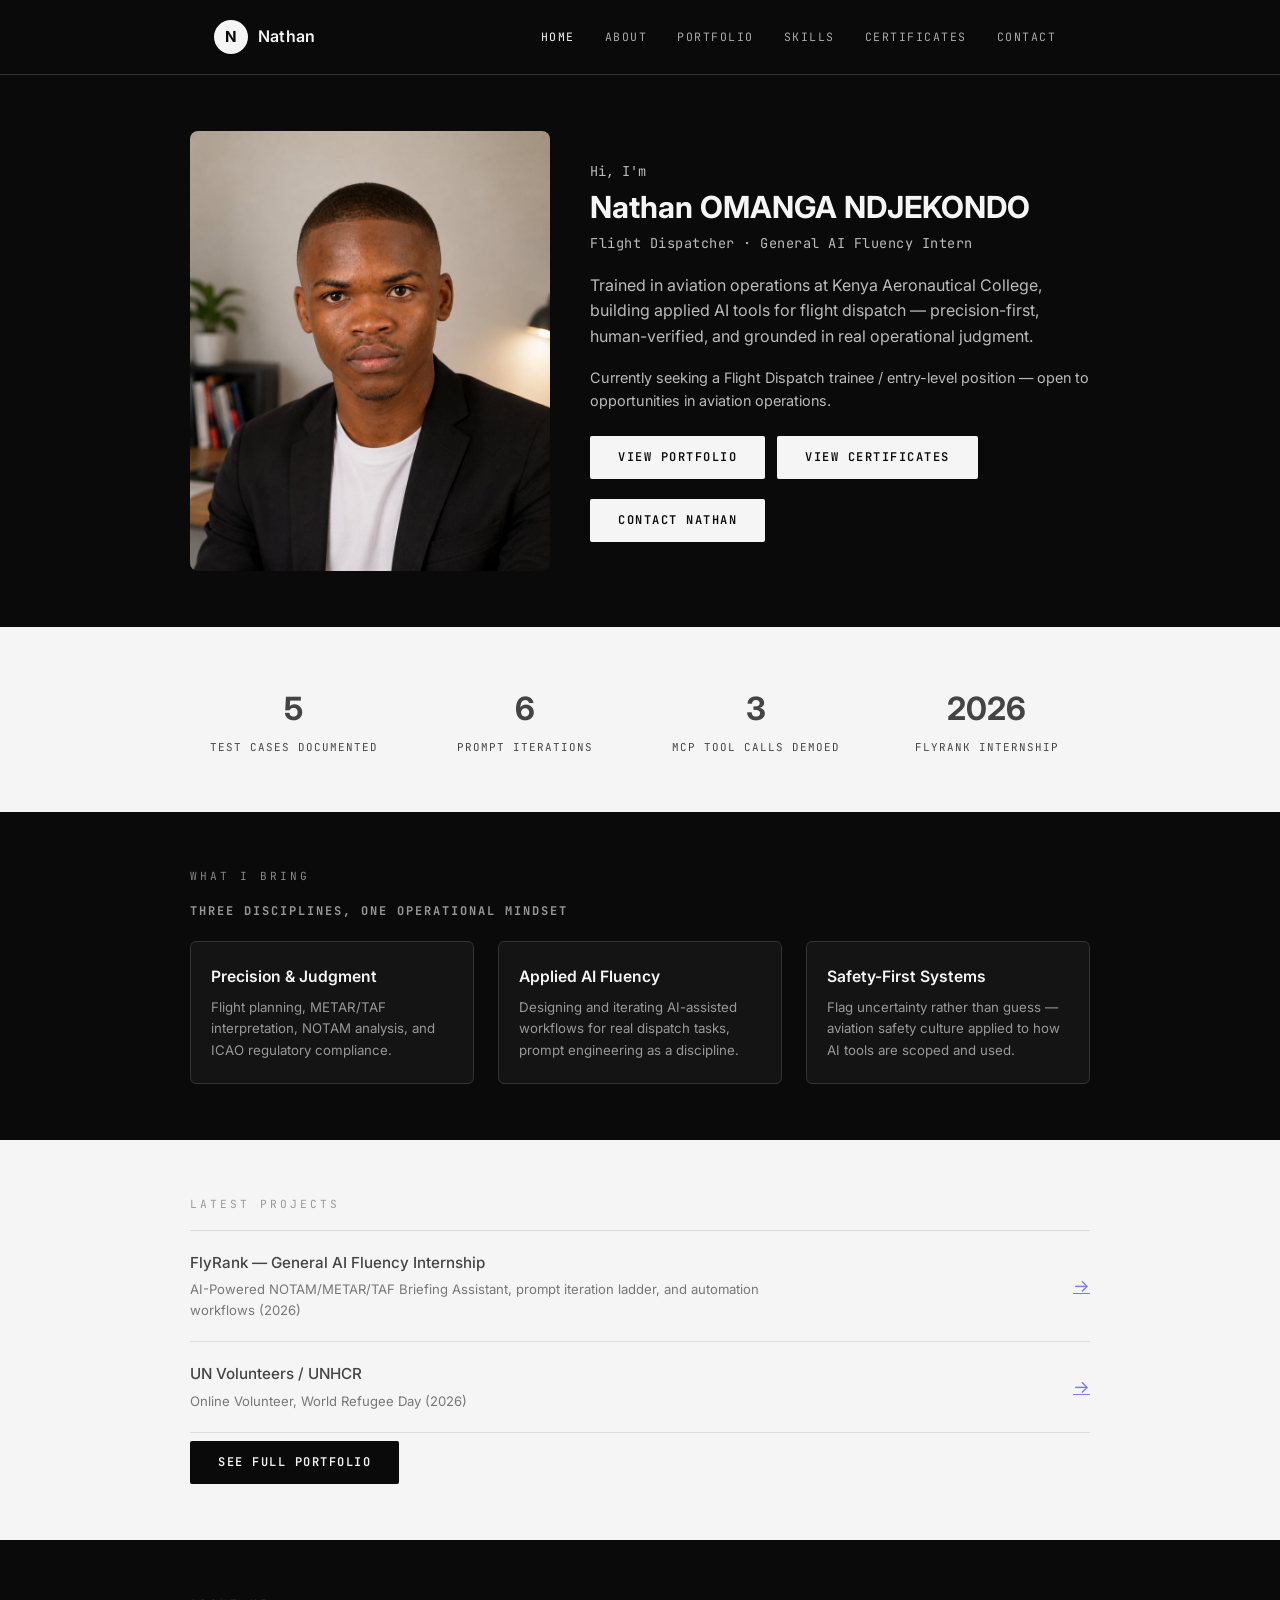
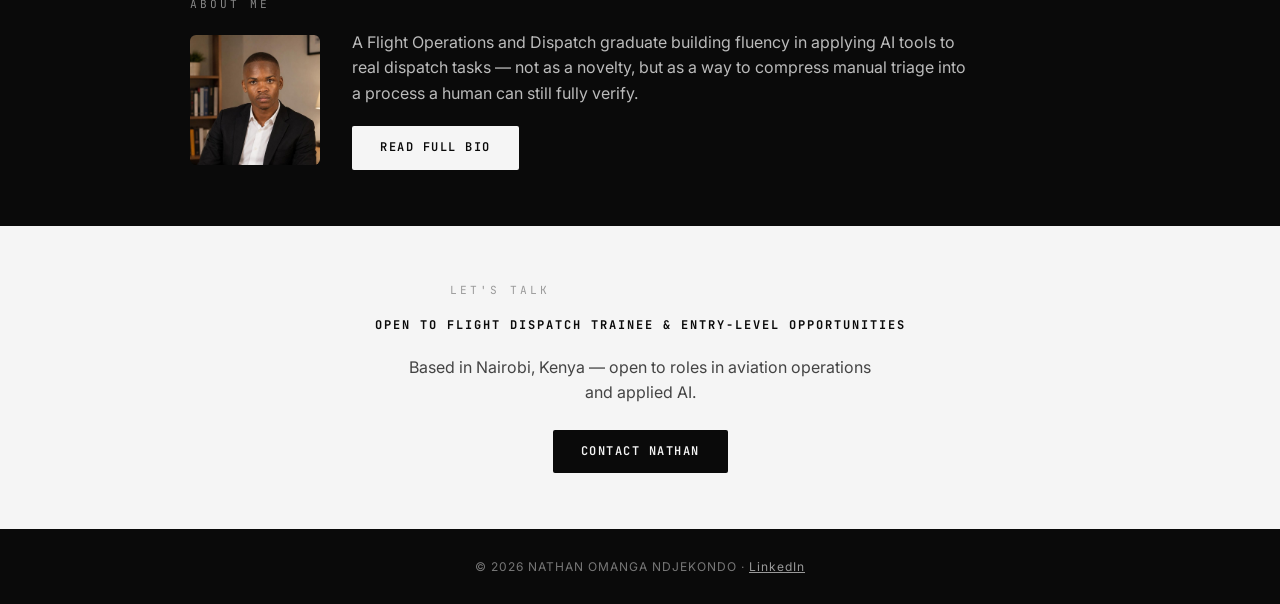
==== index.html @ c2b3c8d9 "Add files via upload" ====
<!DOCTYPE html>
<html lang="en">
<head>
<meta charset="UTF-8">
<meta name="viewport" content="width=device-width, initial-scale=1.0">
<title>Nathan Omanga Ndjekondo — Flight Dispatch × AI Fluency</title>
<meta name="description" content="Nathan Omanga Ndjekondo — Flight Dispatch graduate and General AI Fluency intern at FlyRank, building applied AI tools for aviation operations including a NOTAM/METAR/TAF briefing assistant.">
<meta property="og:title" content="Nathan Omanga Ndjekondo — Flight Dispatch × AI Fluency">
<meta property="og:description" content="Flight Dispatch graduate and General AI Fluency intern at FlyRank, building applied AI tools for aviation operations.">
<meta property="og:type" content="website">
<meta name="twitter:card" content="summary">
<meta name="twitter:title" content="Nathan Omanga Ndjekondo — Flight Dispatch × AI Fluency">
<meta name="twitter:description" content="Flight Dispatch graduate and General AI Fluency intern at FlyRank, building applied AI tools for aviation operations.">
<link rel="preconnect" href="https://fonts.googleapis.com">
<link rel="preconnect" href="https://fonts.gstatic.com" crossorigin>
<link rel="stylesheet" href="https://fonts.googleapis.com/css2?family=JetBrains+Mono:wght@400;500;600;700&family=Inter:wght@400;500;600&display=swap">
<link rel="stylesheet" href="style.css">
<link rel="icon" href="favicon.ico" sizes="any">
<link rel="icon" type="image/png" href="favicon-32.png" sizes="32x32">
<link rel="icon" type="image/png" href="favicon-16.png" sizes="16x16">
<link rel="apple-touch-icon" href="apple-touch-icon.png">
<style>
  /* Hero */
  .badge-pill {
    display: inline-flex;
    align-items: center;
    gap: 8px;
    font-family: 'JetBrains Mono', monospace;
    font-size: 0.7rem;
    letter-spacing: 1px;
    text-transform: uppercase;
    color: #ccc;
    border: 1px solid var(--line-on-dark);
    border-radius: 20px;
    padding: 6px 14px;
    margin-bottom: 22px;
  }
  .badge-dot {
    width: 6px;
    height: 6px;
    border-radius: 50%;
    background: #4caf50;
    display: inline-block;
  }
  .hero-flex {
    display: flex;
    align-items: center;
    gap: 40px;
    flex-wrap: wrap;
  }
  .hero-flex img {
    width: 360px;
    height: 440px;
    object-fit: cover;
    object-position: top center;
    border-radius: 8px;
    display: block;
    flex-shrink: 0;
  }
  .hero-flex-text { flex: 1; min-width: 280px; }
  .hero-greeting {
    font-family: 'JetBrains Mono', monospace;
    font-size: 0.85rem;
    color: #999;
    margin: 0 0 6px;
  }
  .hero-name {
    font-family: 'Inter', sans-serif;
    font-weight: 700;
    font-size: 1.9rem;
    line-height: 1.2;
    margin: 0 0 8px;
    color: var(--paper);
  }
  .hero-role {
    font-family: 'JetBrains Mono', monospace;
    font-size: 0.85rem;
    letter-spacing: 0.5px;
    color: #999;
    margin: 0 0 18px;
  }
  .chip-row { display: flex; flex-wrap: wrap; gap: 10px; margin: 18px 0; }
  .chip {
    font-family: 'JetBrains Mono', monospace;
    font-size: 0.68rem;
    letter-spacing: 0.5px;
    color: #bbb;
    border: 1px solid var(--line-on-dark);
    border-radius: 4px;
    padding: 6px 10px;
  }
  .cta-row { display: flex; flex-wrap: wrap; gap: 12px; margin-top: 8px; }

  /* Stats */
  .stat-grid {
    display: grid;
    grid-template-columns: repeat(auto-fit, minmax(140px, 1fr));
    gap: 24px;
    text-align: center;
  }
  .stat-num {
    font-family: 'Inter', sans-serif;
    font-weight: 700;
    font-size: 2rem;
    margin: 0 0 4px;
    color: var(--ink);
  }
  .stat-label {
    font-family: 'JetBrains Mono', monospace;
    font-size: 0.68rem;
    letter-spacing: 1px;
    text-transform: uppercase;
    color: #888;
    margin: 0;
  }

  /* Pillars */
  .pillar-grid {
    display: grid;
    grid-template-columns: repeat(auto-fit, minmax(220px, 1fr));
    gap: 24px;
    margin-top: 8px;
  }
  .pillar-card {
    border: 1px solid;
    border-radius: 6px;
    padding: 22px 20px;
  }
  .section-dark .pillar-card { border-color: var(--line-on-dark); background: #141414; }
  .pillar-title {
    font-family: 'Inter', sans-serif;
    font-weight: 600;
    font-size: 0.98rem;
    margin: 0 0 8px;
  }
  .pillar-desc { font-size: 0.83rem; margin: 0; }
  .section-dark .pillar-desc { color: #999; }

  /* About teaser */
  .about-teaser {
    display: flex;
    align-items: center;
    gap: 32px;
    flex-wrap: wrap;
  }
  .about-teaser img {
    width: 130px;
    height: 130px;
    object-fit: cover;
    object-position: top center;
    border-radius: 6px;
    flex-shrink: 0;
  }
  .about-teaser-text { flex: 1; min-width: 240px; }

  @media (max-width: 640px) {
    .hero-flex { flex-direction: column; text-align: center; }
    .hero-flex img { width: 260px; height: 320px; margin: 0 auto; }
    .cta-row, .chip-row { justify-content: center; }
    .about-teaser { flex-direction: column; text-align: center; }
  }
</style>
</head>
<body>
<header>
  <div class="nav-wrap">
    <a class="logo-wrap" href="index.html"><span class="logo-avatar">N</span><span class="logo-name">Nathan</span></a>
    <button class="nav-toggle" id="navToggle" aria-label="Toggle menu" aria-expanded="false">
      <span></span><span></span><span></span>
    </button>
    <nav id="siteNav">
      <a href="index.html" class="active">Home</a>
      <a href="about.html">About</a>
      <a href="portfolio.html">Portfolio</a>
      <a href="skills.html">Skills</a>
      <a href="certificates.html">Certificates</a>
      <a href="contact.html">Contact</a>
    </nav>
  </div>
</header>
<main>

  <!-- HERO -->
  <section class="section-dark">
    <div class="inner">
      <div class="hero-flex">
        <img src="nathan-headshot.jpg" alt="Nathan Omanga Ndjekondo">
        <div class="hero-flex-text">
          <p class="hero-greeting">Hi, I'm</p>
          <h1 class="hero-name">Nathan OMANGA NDJEKONDO</h1>
          <p class="hero-role">Flight Dispatcher &middot; General AI Fluency Intern</p>
          <p>Trained in aviation operations at Kenya Aeronautical College, building applied AI tools for flight dispatch — precision-first, human-verified, and grounded in real operational judgment.</p>
          <p style="font-size:0.9rem;">Currently seeking a Flight Dispatch trainee / entry-level position — open to opportunities in aviation operations.</p>
          <div class="cta-row">
            <a class="cta" href="portfolio.html">View Portfolio</a>
            <a class="cta" href="certificates.html">View Certificates</a>
            <a class="cta" href="contact.html">Contact Nathan</a>
          </div>
        </div>
      </div>
    </div>
  </section>

  <!-- STATS -->
  <section class="section-light">
    <div class="inner">
      <div class="stat-grid">
        <div>
          <p class="stat-num">5</p>
          <p class="stat-label">Test Cases Documented</p>
        </div>
        <div>
          <p class="stat-num">6</p>
          <p class="stat-label">Prompt Iterations</p>
        </div>
        <div>
          <p class="stat-num">3</p>
          <p class="stat-label">MCP Tool Calls Demoed</p>
        </div>
        <div>
          <p class="stat-num">2026</p>
          <p class="stat-label">FlyRank Internship</p>
        </div>
      </div>
    </div>
  </section>

  <!-- WHAT I BRING -->
  <section class="section-dark">
    <div class="inner">
      <p class="eyebrow">What I Bring</p>
      <h2 style="margin-top:0;">Three disciplines, one operational mindset</h2>
      <div class="pillar-grid">
        <div class="pillar-card">
          <h3 class="pillar-title">Precision &amp; Judgment</h3>
          <p class="pillar-desc">Flight planning, METAR/TAF interpretation, NOTAM analysis, and ICAO regulatory compliance.</p>
        </div>
        <div class="pillar-card">
          <h3 class="pillar-title">Applied AI Fluency</h3>
          <p class="pillar-desc">Designing and iterating AI-assisted workflows for real dispatch tasks, prompt engineering as a discipline.</p>
        </div>
        <div class="pillar-card">
          <h3 class="pillar-title">Safety-First Systems</h3>
          <p class="pillar-desc">Flag uncertainty rather than guess — aviation safety culture applied to how AI tools are scoped and used.</p>
        </div>
      </div>
    </div>
  </section>

  <!-- LATEST PROJECTS -->
  <section class="section-light">
    <div class="inner">
      <p class="eyebrow">Latest Projects</p>
      <div class="row">
        <div>
          <p class="row-title">FlyRank — General AI Fluency Internship</p>
          <p class="row-sub">AI-Powered NOTAM/METAR/TAF Briefing Assistant, prompt iteration ladder, and automation workflows (2026)</p>
        </div>
        <a href="portfolio.html" class="row-arrow">&#8594;</a>
      </div>
      <div class="row">
        <div>
          <p class="row-title">UN Volunteers / UNHCR</p>
          <p class="row-sub">Online Volunteer, World Refugee Day (2026)</p>
        </div>
        <a href="portfolio.html" class="row-arrow">&#8594;</a>
      </div>
      <a class="cta" href="portfolio.html">See Full Portfolio</a>
    </div>
  </section>

  <!-- ABOUT TEASER -->
  <section class="section-dark">
    <div class="inner">
      <p class="eyebrow">About Me</p>
      <div class="about-teaser">
        <img src="nathan-about-photo.jpg" alt="Nathan Omanga Ndjekondo">
        <div class="about-teaser-text">
          <p style="margin-bottom:12px;">A Flight Operations and Dispatch graduate building fluency in applying AI tools to real dispatch tasks — not as a novelty, but as a way to compress manual triage into a process a human can still fully verify.</p>
          <a class="cta" href="about.html">Read Full Bio</a>
        </div>
      </div>
    </div>
  </section>

  <!-- FINAL CTA -->
  <section class="section-light">
    <div class="inner" style="text-align:center;">
      <p class="eyebrow" style="justify-content:center;">Let's Talk</p>
      <h2 style="margin-top:0; color:var(--ink); opacity:1;">Open to Flight Dispatch trainee &amp; entry-level opportunities</h2>
      <p style="margin:0 auto 16px; max-width:480px;">Based in Nairobi, Kenya — open to roles in aviation operations and applied AI.</p>
      <a class="cta" href="contact.html">Contact Nathan</a>
    </div>
  </section>

</main>
<footer>&copy; 2026 NATHAN OMANGA NDJEKONDO &middot; <a href="https://www.linkedin.com/in/nathan-omanga/" target="_blank" rel="noopener">LinkedIn</a></footer>
<script src="nav.js" defer></script>
</body>
</html>
---- style.css ----
@import url('https://fonts.googleapis.com/css2?family=JetBrains+Mono:wght@400;500;600;700&family=Inter:wght@400;500;600&display=swap');

:root {
  --ink: #0a0a0a;
  --paper: #f5f5f5;
  --muted-on-dark: #999;
  --muted-on-light: #666;
  --line-on-dark: #333;
  --line-on-light: #ddd;
  --action: #2e7d32;
}

* { box-sizing: border-box; }

body {
  margin: 0;
  background: var(--paper);
  color: var(--ink);
  font-family: 'Inter', sans-serif;
  line-height: 1.6;
}

header {
  background: var(--ink);
  color: var(--paper);
  position: sticky;
  top: 0;
  z-index: 10;
  border-bottom: 1px solid var(--line-on-dark);
}

.nav-wrap {
  max-width: 900px;
  margin: 0 auto;
  padding: 20px 24px;
  display: flex;
  justify-content: space-between;
  align-items: center;
  flex-wrap: wrap;
  gap: 14px;
}

.logo {
  font-family: 'JetBrains Mono', monospace;
  font-weight: 600;
  letter-spacing: 1px;
  color: var(--paper);
  font-size: 1rem;
  text-decoration: none;
}

.logo-wrap {
  display: flex;
  align-items: center;
  gap: 10px;
  text-decoration: none;
}

.logo-avatar {
  width: 34px;
  height: 34px;
  border-radius: 50%;
  background: var(--paper);
  color: var(--ink);
  display: flex;
  align-items: center;
  justify-content: center;
  font-family: 'Inter', sans-serif;
  font-weight: 700;
  font-size: 0.95rem;
  flex-shrink: 0;
}

.logo-name {
  font-family: 'Inter', sans-serif;
  font-weight: 600;
  color: var(--paper);
  font-size: 1rem;
  letter-spacing: 0.2px;
}

nav a {
  font-family: 'JetBrains Mono', monospace;
  color: #aaa;
  text-decoration: none;
  margin-left: 6px;
  padding: 8px 10px;
  font-size: 0.72rem;
  letter-spacing: 1.5px;
  text-transform: uppercase;
  display: inline-block;
}

nav a:hover, nav a.active {
  color: var(--paper);
}

/* Mobile hamburger menu — hidden on desktop by default */
.nav-toggle {
  display: none;
  flex-direction: column;
  justify-content: center;
  gap: 5px;
  width: 30px;
  height: 22px;
  background: none;
  border: none;
  cursor: pointer;
  padding: 0;
  flex-shrink: 0;
}
.nav-toggle span {
  display: block;
  width: 100%;
  height: 2px;
  background: var(--paper);
  border-radius: 2px;
  transition: transform 0.25s ease, opacity 0.2s ease;
}
.nav-toggle.open span:nth-child(1) { transform: translateY(7px) rotate(45deg); }
.nav-toggle.open span:nth-child(2) { opacity: 0; }
.nav-toggle.open span:nth-child(3) { transform: translateY(-7px) rotate(-45deg); }

@media (max-width: 720px) {
  .nav-wrap { position: relative; }
  .nav-toggle { display: flex; }
  nav {
    display: none;
    flex-direction: column;
    width: 100%;
    background: var(--ink);
    position: absolute;
    top: 100%;
    left: 0;
    padding: 6px 24px 18px;
    border-top: 1px solid var(--line-on-dark);
    box-shadow: 0 12px 20px rgba(0,0,0,0.35);
  }
  nav.open { display: flex; }
  nav a {
    margin-left: 0;
    padding: 14px 0;
    border-bottom: 1px solid var(--line-on-dark);
    width: 100%;
  }
  nav a:last-child { border-bottom: none; }
}

main { width: 100%; }

.inner {
  max-width: 900px;
  margin: 0 auto;
}

.section-dark, .section-light {
  width: 100%;
  padding: 56px 24px;
}
.section-dark { background: var(--ink); color: var(--paper); }
.section-light { background: var(--paper); color: var(--ink); }

.eyebrow {
  font-family: 'JetBrains Mono', monospace;
  font-size: 0.7rem;
  letter-spacing: 3px;
  text-transform: uppercase;
  margin: 0 0 16px;
}
.section-dark .eyebrow { color: #888; }
.section-light .eyebrow { color: #999; }

h1 {
  font-family: 'Inter', sans-serif;
  font-weight: 500;
  font-size: 2.1rem;
  line-height: 1.25;
  margin: 0 0 16px;
  max-width: 560px;
}

h2 {
  font-family: 'JetBrains Mono', monospace;
  font-size: 0.75rem;
  letter-spacing: 2px;
  text-transform: uppercase;
  margin: 40px 0 20px;
  color: inherit;
  opacity: 0.6;
}

h3 {
  font-family: 'Inter', sans-serif;
  font-weight: 500;
  font-size: 1.05rem;
  margin: 0 0 6px;
}

p { margin: 0 0 16px; max-width: 620px; }

.section-dark p { color: #bbb; }
.section-light p { color: #444; }

.cta {
  display: inline-block;
  text-decoration: none;
  padding: 12px 28px;
  font-family: 'JetBrains Mono', monospace;
  font-size: 0.75rem;
  font-weight: 600;
  letter-spacing: 1.5px;
  text-transform: uppercase;
  border-radius: 2px;
  margin-top: 8px;
}
.section-dark .cta { background: var(--paper); color: var(--ink); }
.section-light .cta { background: var(--ink); color: var(--paper); }
.cta:hover { opacity: 0.85; }

.row {
  padding: 20px 0;
  display: flex;
  justify-content: space-between;
  align-items: center;
  border-top: 1px solid;
  gap: 16px;
}
.section-dark .row { border-color: var(--line-on-dark); }
.section-light .row { border-color: var(--line-on-light); }
.row:last-of-type { border-bottom: 1px solid; }
.section-dark .row:last-of-type { border-color: var(--line-on-dark); }
.section-light .row:last-of-type { border-color: var(--line-on-light); }

.row-title { font-weight: 500; font-size: 0.95rem; margin: 0 0 4px; }
.row-sub { font-size: 0.82rem; margin: 0; }
.section-dark .row-sub { color: #999; }
.section-light .row-sub { color: #777; }
.row-arrow { font-size: 1.1rem; opacity: 0.5; flex-shrink: 0; }

ul { padding-left: 20px; margin: 0 0 16px; }
li { margin-bottom: 8px; }

.proof-box {
  border: 1px solid;
  border-radius: 4px;
  padding: 18px 20px;
  margin: 20px 0;
  font-size: 0.88rem;
}
.section-dark .proof-box { border-color: var(--line-on-dark); color: #ccc; }
.section-light .proof-box { border-color: var(--line-on-light); color: #333; }

footer {
  text-align: center;
  padding: 28px 24px;
  font-size: 0.75rem;
  letter-spacing: 1px;
  background: var(--ink);
  color: #777;
}
footer a {
  color: #999;
  text-decoration: underline;
}
footer a:hover {
  color: var(--paper);
}

/* Contact form */
.form-group { margin-bottom: 18px; }
label {
  display: block;
  font-family: 'JetBrains Mono', monospace;
  font-size: 0.7rem;
  letter-spacing: 1.5px;
  text-transform: uppercase;
  margin-bottom: 6px;
}
.section-light label { color: #666; }
input, textarea {
  width: 100%;
  padding: 12px;
  border: 1px solid var(--line-on-light);
  border-radius: 2px;
  font-family: 'Inter', sans-serif;
  font-size: 1rem;
  background: #fff;
  color: var(--ink);
}
button[type="submit"] {
  background: var(--ink);
  color: var(--paper);
  border: none;
  padding: 12px 28px;
  border-radius: 2px;
  font-family: 'JetBrains Mono', monospace;
  font-size: 0.75rem;
  font-weight: 600;
  letter-spacing: 1.5px;
  text-transform: uppercase;
  cursor: pointer;
}
#form-status {
  margin-top: 14px;
  font-size: 0.88rem;
  color: #444;
}

.screenshot-placeholder {
  border: 1px dashed;
  border-radius: 4px;
  margin: 24px 0;
  padding: 40px 20px;
  text-align: center;
  font-family: 'Inter', sans-serif;
  font-size: 0.85rem;
}
.section-light .screenshot-placeholder { border-color: #ccc; color: #888; background: #ececec; }
.screenshot-caption {
  font-size: 0.8rem;
  text-align: center;
  margin-top: -12px;
  margin-bottom: 24px;
}
.section-light .screenshot-caption { color: #999; }

@media (max-width: 480px) {
  h1 { font-size: 1.6rem; }
  nav a { margin-left: 0; padding: 8px 6px; font-size: 0.65rem; }
  .section-dark, .section-light { padding: 40px 20px; }
}
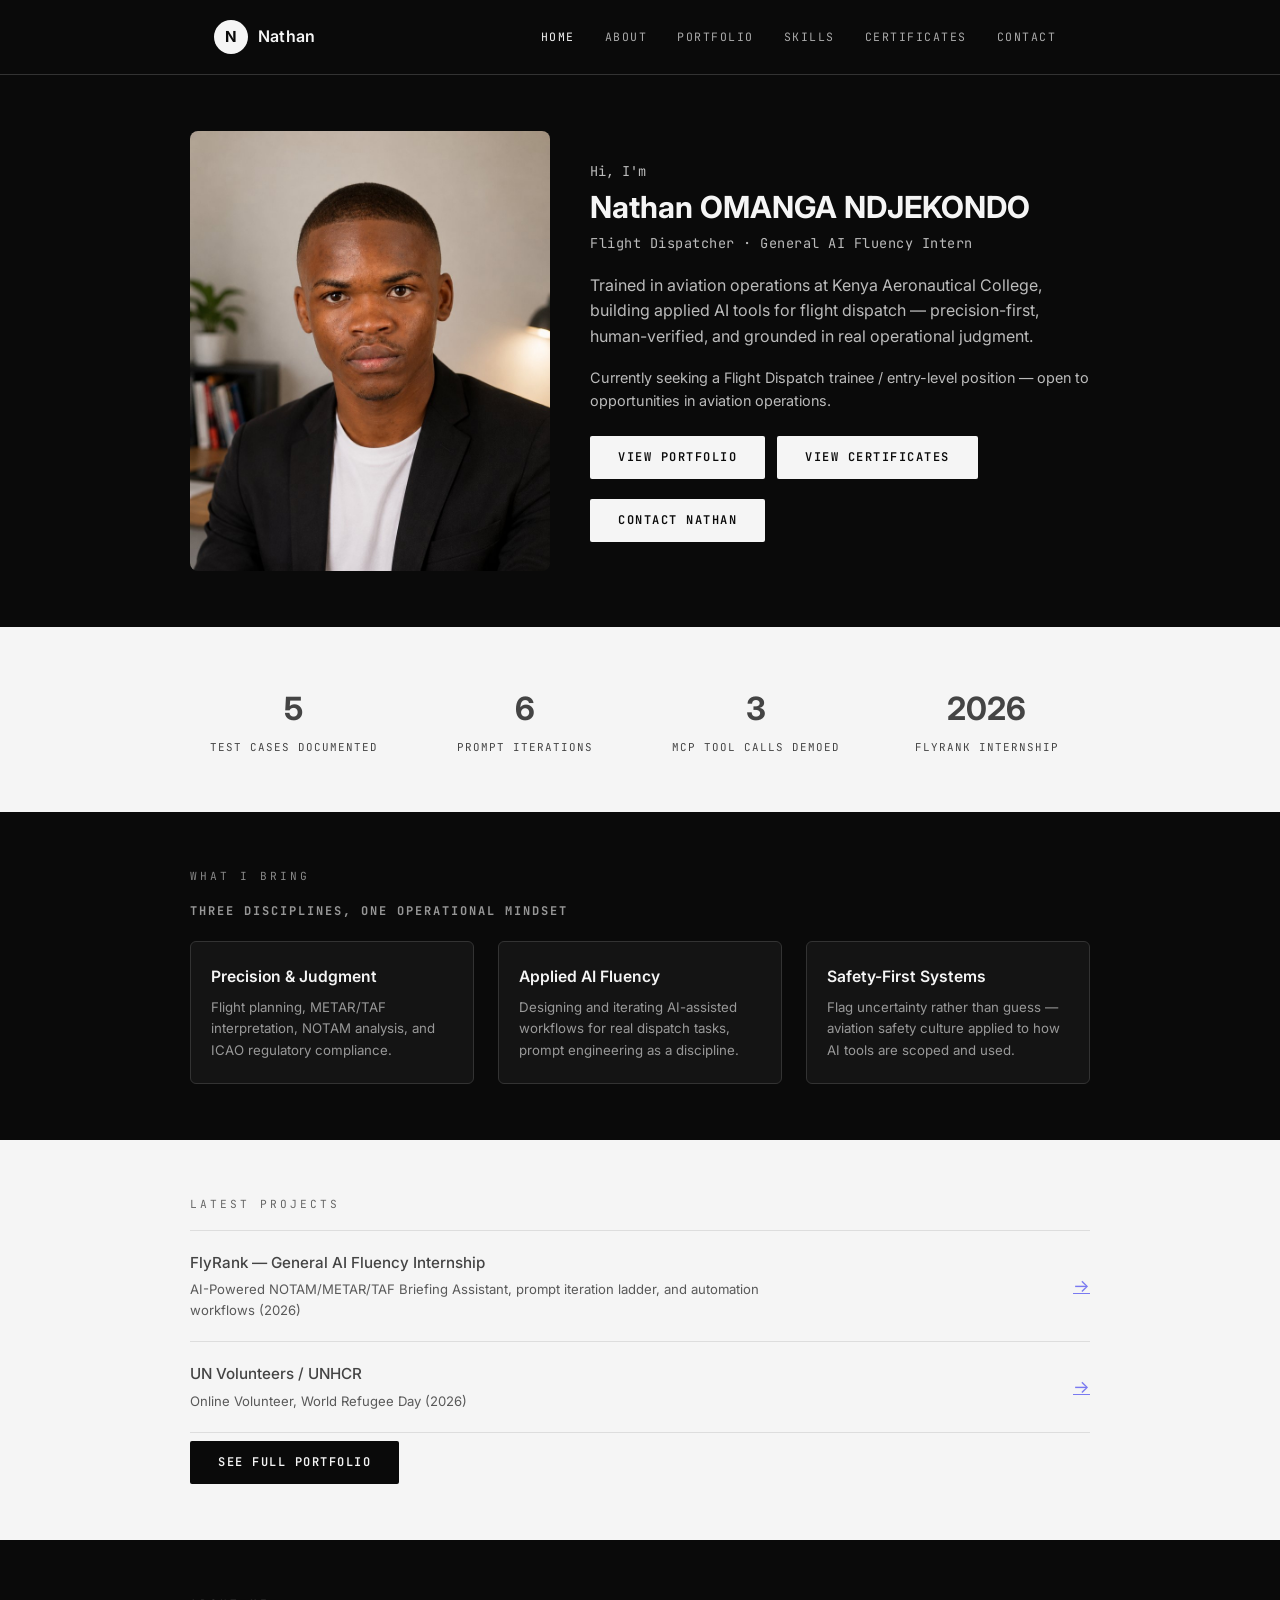
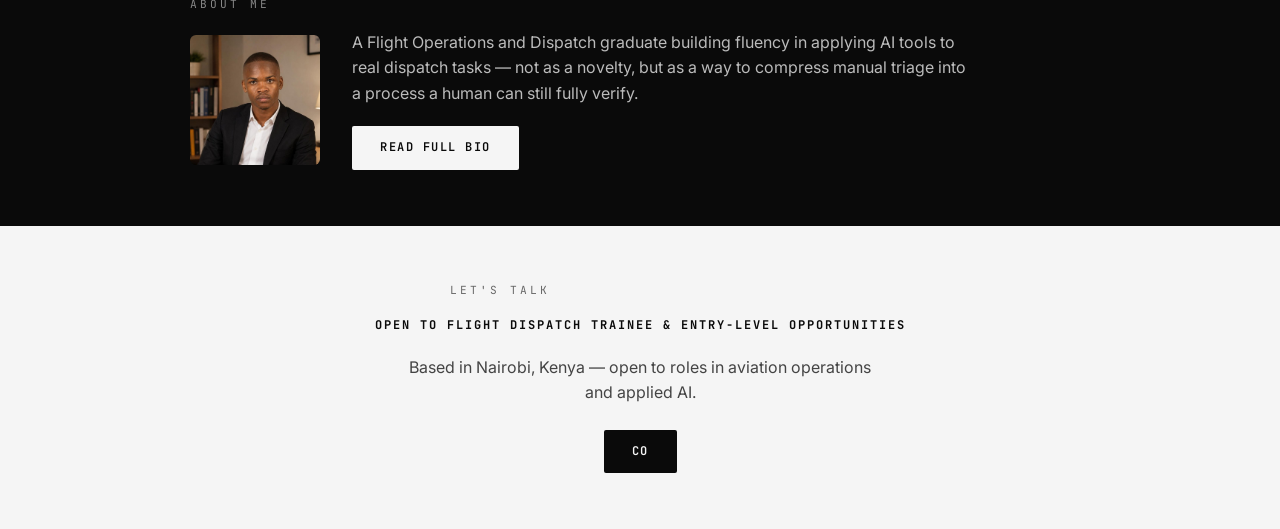
==== commit ecc856d0: "Add files via upload" ====
--- a/index.html
+++ b/index.html
@@ -3,163 +3,28 @@
 <head>
 <meta charset="UTF-8">
 <meta name="viewport" content="width=device-width, initial-scale=1.0">
+<meta name="theme-color" content="#0a0a0a">
+<meta name="apple-mobile-web-app-status-bar-style" content="black-translucent">
 <title>Nathan Omanga Ndjekondo — Flight Dispatch × AI Fluency</title>
 <meta name="description" content="Nathan Omanga Ndjekondo — Flight Dispatch graduate and General AI Fluency intern at FlyRank, building applied AI tools for aviation operations including a NOTAM/METAR/TAF briefing assistant.">
 <meta property="og:title" content="Nathan Omanga Ndjekondo — Flight Dispatch × AI Fluency">
 <meta property="og:description" content="Flight Dispatch graduate and General AI Fluency intern at FlyRank, building applied AI tools for aviation operations.">
 <meta property="og:type" content="website">
-<meta name="twitter:card" content="summary">
+<meta property="og:image" content="https://nathanomanga.co.ke/og-image.jpg">
+<meta name="twitter:card" content="summary_large_image">
 <meta name="twitter:title" content="Nathan Omanga Ndjekondo — Flight Dispatch × AI Fluency">
 <meta name="twitter:description" content="Flight Dispatch graduate and General AI Fluency intern at FlyRank, building applied AI tools for aviation operations.">
+<meta name="twitter:image" content="https://nathanomanga.co.ke/og-image.jpg">
 <link rel="preconnect" href="https://fonts.googleapis.com">
 <link rel="preconnect" href="https://fonts.gstatic.com" crossorigin>
-<link rel="stylesheet" href="https://fonts.googleapis.com/css2?family=JetBrains+Mono:wght@400;500;600;700&family=Inter:wght@400;500;600&display=swap">
+<link rel="preload" as="style" href="https://fonts.googleapis.com/css2?family=JetBrains+Mono:wght@400;600&family=Inter:wght@400;500;600;700&display=swap" onload="this.onload=null;this.rel='stylesheet'">
+<noscript><link rel="stylesheet" href="https://fonts.googleapis.com/css2?family=JetBrains+Mono:wght@400;600&family=Inter:wght@400;500;600;700&display=swap"></noscript>
 <link rel="stylesheet" href="style.css">
+<link rel="stylesheet" href="home.css">
 <link rel="icon" href="favicon.ico" sizes="any">
 <link rel="icon" type="image/png" href="favicon-32.png" sizes="32x32">
 <link rel="icon" type="image/png" href="favicon-16.png" sizes="16x16">
 <link rel="apple-touch-icon" href="apple-touch-icon.png">
-<style>
-  /* Hero */
-  .badge-pill {
-    display: inline-flex;
-    align-items: center;
-    gap: 8px;
-    font-family: 'JetBrains Mono', monospace;
-    font-size: 0.7rem;
-    letter-spacing: 1px;
-    text-transform: uppercase;
-    color: #ccc;
-    border: 1px solid var(--line-on-dark);
-    border-radius: 20px;
-    padding: 6px 14px;
-    margin-bottom: 22px;
-  }
-  .badge-dot {
-    width: 6px;
-    height: 6px;
-    border-radius: 50%;
-    background: #4caf50;
-    display: inline-block;
-  }
-  .hero-flex {
-    display: flex;
-    align-items: center;
-    gap: 40px;
-    flex-wrap: wrap;
-  }
-  .hero-flex img {
-    width: 360px;
-    height: 440px;
-    object-fit: cover;
-    object-position: top center;
-    border-radius: 8px;
-    display: block;
-    flex-shrink: 0;
-  }
-  .hero-flex-text { flex: 1; min-width: 280px; }
-  .hero-greeting {
-    font-family: 'JetBrains Mono', monospace;
-    font-size: 0.85rem;
-    color: #999;
-    margin: 0 0 6px;
-  }
-  .hero-name {
-    font-family: 'Inter', sans-serif;
-    font-weight: 700;
-    font-size: 1.9rem;
-    line-height: 1.2;
-    margin: 0 0 8px;
-    color: var(--paper);
-  }
-  .hero-role {
-    font-family: 'JetBrains Mono', monospace;
-    font-size: 0.85rem;
-    letter-spacing: 0.5px;
-    color: #999;
-    margin: 0 0 18px;
-  }
-  .chip-row { display: flex; flex-wrap: wrap; gap: 10px; margin: 18px 0; }
-  .chip {
-    font-family: 'JetBrains Mono', monospace;
-    font-size: 0.68rem;
-    letter-spacing: 0.5px;
-    color: #bbb;
-    border: 1px solid var(--line-on-dark);
-    border-radius: 4px;
-    padding: 6px 10px;
-  }
-  .cta-row { display: flex; flex-wrap: wrap; gap: 12px; margin-top: 8px; }
-
-  /* Stats */
-  .stat-grid {
-    display: grid;
-    grid-template-columns: repeat(auto-fit, minmax(140px, 1fr));
-    gap: 24px;
-    text-align: center;
-  }
-  .stat-num {
-    font-family: 'Inter', sans-serif;
-    font-weight: 700;
-    font-size: 2rem;
-    margin: 0 0 4px;
-    color: var(--ink);
-  }
-  .stat-label {
-    font-family: 'JetBrains Mono', monospace;
-    font-size: 0.68rem;
-    letter-spacing: 1px;
-    text-transform: uppercase;
-    color: #888;
-    margin: 0;
-  }
-
-  /* Pillars */
-  .pillar-grid {
-    display: grid;
-    grid-template-columns: repeat(auto-fit, minmax(220px, 1fr));
-    gap: 24px;
-    margin-top: 8px;
-  }
-  .pillar-card {
-    border: 1px solid;
-    border-radius: 6px;
-    padding: 22px 20px;
-  }
-  .section-dark .pillar-card { border-color: var(--line-on-dark); background: #141414; }
-  .pillar-title {
-    font-family: 'Inter', sans-serif;
-    font-weight: 600;
-    font-size: 0.98rem;
-    margin: 0 0 8px;
-  }
-  .pillar-desc { font-size: 0.83rem; margin: 0; }
-  .section-dark .pillar-desc { color: #999; }
-
-  /* About teaser */
-  .about-teaser {
-    display: flex;
-    align-items: center;
-    gap: 32px;
-    flex-wrap: wrap;
-  }
-  .about-teaser img {
-    width: 130px;
-    height: 130px;
-    object-fit: cover;
-    object-position: top center;
-    border-radius: 6px;
-    flex-shrink: 0;
-  }
-  .about-teaser-text { flex: 1; min-width: 240px; }
-
-  @media (max-width: 640px) {
-    .hero-flex { flex-direction: column; text-align: center; }
-    .hero-flex img { width: 260px; height: 320px; margin: 0 auto; }
-    .cta-row, .chip-row { justify-content: center; }
-    .about-teaser { flex-direction: column; text-align: center; }
-  }
-</style>
 </head>
 <body>
 <header>
@@ -184,13 +49,13 @@
   <section class="section-dark">
     <div class="inner">
       <div class="hero-flex">
-        <img src="nathan-headshot.jpg" alt="Nathan Omanga Ndjekondo">
+        <img src="nathan-headshot.jpg" alt="Nathan Omanga Ndjekondo" width="360" height="440" fetchpriority="high" decoding="async">
         <div class="hero-flex-text">
           <p class="hero-greeting">Hi, I'm</p>
           <h1 class="hero-name">Nathan OMANGA NDJEKONDO</h1>
           <p class="hero-role">Flight Dispatcher &middot; General AI Fluency Intern</p>
           <p>Trained in aviation operations at Kenya Aeronautical College, building applied AI tools for flight dispatch — precision-first, human-verified, and grounded in real operational judgment.</p>
-          <p style="font-size:0.9rem;">Currently seeking a Flight Dispatch trainee / entry-level position — open to opportunities in aviation operations.</p>
+          <p class="hero-seeking">Currently seeking a Flight Dispatch trainee / entry-level position — open to opportunities in aviation operations.</p>
           <div class="cta-row">
             <a class="cta" href="portfolio.html">View Portfolio</a>
             <a class="cta" href="certificates.html">View Certificates</a>
@@ -206,15 +71,15 @@
     <div class="inner">
       <div class="stat-grid">
         <div>
-          <p class="stat-num">5</p>
+          <p class="stat-num" data-count="5">5</p>
           <p class="stat-label">Test Cases Documented</p>
         </div>
         <div>
-          <p class="stat-num">6</p>
+          <p class="stat-num" data-count="6">6</p>
           <p class="stat-label">Prompt Iterations</p>
         </div>
         <div>
-          <p class="stat-num">3</p>
+          <p class="stat-num" data-count="3">3</p>
           <p class="stat-label">MCP Tool Calls Demoed</p>
         </div>
         <div>
@@ -229,7 +94,7 @@
   <section class="section-dark">
     <div class="inner">
       <p class="eyebrow">What I Bring</p>
-      <h2 style="margin-top:0;">Three disciplines, one operational mindset</h2>
+      <h2 class="section-title-first">Three disciplines, one operational mindset</h2>
       <div class="pillar-grid">
         <div class="pillar-card">
           <h3 class="pillar-title">Precision &amp; Judgment</h3>
@@ -274,9 +139,9 @@
     <div class="inner">
       <p class="eyebrow">About Me</p>
       <div class="about-teaser">
-        <img src="nathan-about-photo.jpg" alt="Nathan Omanga Ndjekondo">
+        <img src="nathan-about-photo.jpg" alt="Nathan Omanga Ndjekondo" width="130" height="130" loading="lazy" decoding="async">
         <div class="about-teaser-text">
-          <p style="margin-bottom:12px;">A Flight Operations and Dispatch graduate building fluency in applying AI tools to real dispatch tasks — not as a novelty, but as a way to compress manual triage into a process a human can still fully verify.</p>
+          <p class="about-text-p">A Flight Operations and Dispatch graduate building fluency in applying AI tools to real dispatch tasks — not as a novelty, but as a way to compress manual triage into a process a human can still fully verify.</p>
           <a class="cta" href="about.html">Read Full Bio</a>
         </div>
       </div>
@@ -285,16 +150,8 @@
 
   <!-- FINAL CTA -->
   <section class="section-light">
-    <div class="inner" style="text-align:center;">
-      <p class="eyebrow" style="justify-content:center;">Let's Talk</p>
-      <h2 style="margin-top:0; color:var(--ink); opacity:1;">Open to Flight Dispatch trainee &amp; entry-level opportunities</h2>
-      <p style="margin:0 auto 16px; max-width:480px;">Based in Nairobi, Kenya — open to roles in aviation operations and applied AI.</p>
-      <a class="cta" href="contact.html">Contact Nathan</a>
-    </div>
-  </section>
-
-</main>
-<footer>&copy; 2026 NATHAN OMANGA NDJEKONDO &middot; <a href="https://www.linkedin.com/in/nathan-omanga/" target="_blank" rel="noopener">LinkedIn</a></footer>
-<script src="nav.js" defer></script>
-</body>
-</html>
+    <div class="inner center-block">
+      <p class="eyebrow eyebrow-center">Let's Talk</p>
+      <h2 class="cta-title">Open to Flight Dispatch trainee &amp; entry-level opportunities</h2>
+      <p class="cta-sub">Based in Nairobi, Kenya — open to roles in aviation operations and applied AI.</p>
+      <a class="cta" href="contact.html">Co
--- a/style.css
+++ b/style.css
@@ -1,4 +1,5 @@
-@import url('https://fonts.googleapis.com/css2?family=JetBrains+Mono:wght@400;500;600;700&family=Inter:wght@400;500;600&display=swap');
+/* Fonts (Inter + JetBrains Mono) are loaded from each page's <head>,
+   not with @import here: @import creates a render-blocking chain. */
 
 :root {
   --ink: #0a0a0a;
@@ -168,7 +169,7 @@
   margin: 0 0 16px;
 }
 .section-dark .eyebrow { color: #888; }
-.section-light .eyebrow { color: #999; }
+.section-light .eyebrow { color: #666; }
 
 h1 {
   font-family: 'Inter', sans-serif;
@@ -224,18 +225,29 @@
   align-items: center;
   border-top: 1px solid;
   gap: 16px;
+  transition: background-color 0.2s ease;
 }
 .section-dark .row { border-color: var(--line-on-dark); }
 .section-light .row { border-color: var(--line-on-light); }
 .row:last-of-type { border-bottom: 1px solid; }
 .section-dark .row:last-of-type { border-color: var(--line-on-dark); }
 .section-light .row:last-of-type { border-color: var(--line-on-light); }
+.row:has(a.row-arrow):hover { cursor: pointer; }
+.section-dark .row:has(a.row-arrow):hover { background-color: rgba(255,255,255,0.04); }
+.section-light .row:has(a.row-arrow):hover { background-color: rgba(0,0,0,0.03); }
 
 .row-title { font-weight: 500; font-size: 0.95rem; margin: 0 0 4px; }
 .row-sub { font-size: 0.82rem; margin: 0; }
 .section-dark .row-sub { color: #999; }
-.section-light .row-sub { color: #777; }
-.row-arrow { font-size: 1.1rem; opacity: 0.5; flex-shrink: 0; }
+.section-light .row-sub { color: #595959; }
+.row-arrow {
+  font-size: 1.1rem;
+  opacity: 0.5;
+  flex-shrink: 0;
+  display: inline-block;
+  transition: transform 0.2s ease, opacity 0.2s ease;
+}
+.row:hover .row-arrow { transform: translateX(4px); opacity: 0.9; }
 
 ul { padding-left: 20px; margin: 0 0 16px; }
 li { margin-bottom: 8px; }
@@ -256,10 +268,10 @@
   font-size: 0.75rem;
   letter-spacing: 1px;
   background: var(--ink);
-  color: #777;
+  color: #8a8a8a;
 }
 footer a {
-  color: #999;
+  color: #aaa;
   text-decoration: underline;
 }
 footer a:hover {
@@ -315,17 +327,75 @@
   font-family: 'Inter', sans-serif;
   font-size: 0.85rem;
 }
-.section-light .screenshot-placeholder { border-color: #ccc; color: #888; background: #ececec; }
+.section-light .screenshot-placeholder { border-color: #ccc; color: #595959; background: #ececec; }
 .screenshot-caption {
   font-size: 0.8rem;
   text-align: center;
   margin-top: -12px;
   margin-bottom: 24px;
 }
-.section-light .screenshot-caption { color: #999; }
+.section-light .screenshot-caption { color: #666; }
+
+/* Hover lift for cards used across Certificates / About / Home */
+.cert-card, .pillar-card {
+  transition: transform 0.2s ease, box-shadow 0.2s ease, border-color 0.2s ease;
+}
+.cert-card:hover, .pillar-card:hover {
+  transform: translateY(-3px);
+}
+.section-dark .cert-card:hover, .section-dark .pillar-card:hover {
+  border-color: #555;
+  box-shadow: 0 12px 24px rgba(0,0,0,0.45);
+}
+.section-light .cert-card:hover, .section-light .pillar-card:hover {
+  border-color: #bbb;
+  box-shadow: 0 12px 24px rgba(0,0,0,0.12);
+}
+
+/* Hover for skill/tag chips (Skills page + Home hero) */
+.chip {
+  transition: background-color 0.2s ease, border-color 0.2s ease, color 0.2s ease;
+}
+.section-dark .chip:hover { border-color: #777; color: var(--paper); }
+.section-light .chip:hover { border-color: #999; background: #f0f0f0; }
+
+/* Certificate thumbnail — subtle zoom on hover to signal it's clickable */
+.cert-thumb-img { transition: transform 0.3s ease; }
+.cert-thumb-link:hover .cert-thumb-img { transform: scale(1.03); }
 
 @media (max-width: 480px) {
   h1 { font-size: 1.6rem; }
   nav a { margin-left: 0; padding: 8px 6px; font-size: 0.65rem; }
   .section-dark, .section-light { padding: 40px 20px; }
 }
+
+/* Keyboard accessibility — visible focus ring on every interactive element */
+a:focus-visible,
+button:focus-visible,
+input:focus-visible,
+textarea:focus-visible,
+.nav-toggle:focus-visible,
+.cert-thumb-link:focus-visible {
+  outline: 2px solid var(--action);
+  outline-offset: 3px;
+  border-radius: 2px;
+}
+
+/* Scroll fade-in — only applied once reveal.js confirms JS is running,
+   so content always displays normally if JS fails or is disabled. */
+main > section.reveal {
+  opacity: 0;
+  transform: translateY(24px);
+  transition: opacity 0.6s ease, transform 0.6s ease;
+}
+main > section.reveal.in-view {
+  opacity: 1;
+  transform: translateY(0);
+}
+@media (prefers-reduced-motion: reduce) {
+  main > section.reveal {
+    opacity: 1;
+    transform: none;
+    transition: none;
+  }
+}
--- a/home.css
+++ b/home.css
@@ -0,0 +1,209 @@
+/* Hero */
+.badge-pill {
+  display: inline-flex;
+  align-items: center;
+  gap: 8px;
+  font-family: 'JetBrains Mono', monospace;
+  font-size: 0.7rem;
+  letter-spacing: 1px;
+  text-transform: uppercase;
+  color: #ccc;
+  border: 1px solid var(--line-on-dark);
+  border-radius: 20px;
+  padding: 6px 14px;
+  margin-bottom: 22px;
+}
+.badge-dot {
+  width: 6px;
+  height: 6px;
+  border-radius: 50%;
+  background: #4caf50;
+  display: inline-block;
+}
+.hero-flex {
+  display: flex;
+  align-items: center;
+  gap: 40px;
+  flex-wrap: wrap;
+}
+.hero-flex img {
+  width: 360px;
+  height: 440px;
+  object-fit: cover;
+  object-position: top center;
+  border-radius: 8px;
+  display: block;
+  flex-shrink: 0;
+}
+.hero-flex-text { flex: 1; min-width: 280px; }
+.hero-greeting {
+  font-family: 'JetBrains Mono', monospace;
+  font-size: 0.85rem;
+  color: #999;
+  margin: 0 0 6px;
+}
+.hero-name {
+  font-family: 'Inter', sans-serif;
+  font-weight: 700;
+  font-size: 1.9rem;
+  line-height: 1.2;
+  margin: 0 0 8px;
+  color: var(--paper);
+}
+.hero-role {
+  font-family: 'JetBrains Mono', monospace;
+  font-size: 0.85rem;
+  letter-spacing: 0.5px;
+  color: #999;
+  margin: 0 0 18px;
+}
+.hero-seeking { font-size: 0.9rem; }
+.chip-row { display: flex; flex-wrap: wrap; gap: 10px; margin: 18px 0; }
+.chip {
+  font-family: 'JetBrains Mono', monospace;
+  font-size: 0.68rem;
+  letter-spacing: 0.5px;
+  color: #bbb;
+  border: 1px solid var(--line-on-dark);
+  border-radius: 4px;
+  padding: 6px 10px;
+}
+.cta-row { display: flex; flex-wrap: wrap; gap: 12px; margin-top: 8px; }
+
+/* Stats */
+.stat-grid {
+  display: grid;
+  grid-template-columns: repeat(auto-fit, minmax(140px, 1fr));
+  gap: 24px;
+  text-align: center;
+}
+.stat-num {
+  font-family: 'Inter', sans-serif;
+  font-weight: 700;
+  font-size: 2rem;
+  margin: 0 0 4px;
+  color: var(--ink);
+  transition: color 0.3s;
+}
+.stat-num.counting { color: #4caf50; }
+.stat-label {
+  font-family: 'JetBrains Mono', monospace;
+  font-size: 0.68rem;
+  letter-spacing: 1px;
+  text-transform: uppercase;
+  color: #666;
+  margin: 0;
+}
+
+/* Pillars */
+.pillar-grid {
+  display: grid;
+  grid-template-columns: repeat(auto-fit, minmax(220px, 1fr));
+  gap: 24px;
+  margin-top: 8px;
+}
+.pillar-card {
+  border: 1px solid;
+  border-radius: 6px;
+  padding: 22px 20px;
+  transition: transform 0.25s, border-color 0.25s;
+}
+.pillar-card:hover { transform: translateY(-3px); }
+.section-dark .pillar-card { border-color: var(--line-on-dark); background: #141414; }
+.section-dark .pillar-card:hover { border-color: #4caf50; }
+.pillar-title {
+  font-family: 'Inter', sans-serif;
+  font-weight: 600;
+  font-size: 0.98rem;
+  margin: 0 0 8px;
+}
+.pillar-desc { font-size: 0.83rem; margin: 0; }
+.section-dark .pillar-desc { color: #999; }
+
+/* Section helpers (replace inline styles) */
+.section-title-first { margin-top: 0; }
+.center-block { text-align: center; }
+.eyebrow-center { justify-content: center; }
+.cta-title { margin-top: 0; color: var(--ink); opacity: 1; }
+.cta-sub { margin: 0 auto 16px; max-width: 480px; }
+.about-text-p { margin-bottom: 12px; }
+
+/* About teaser */
+.about-teaser {
+  display: flex;
+  align-items: center;
+  gap: 32px;
+  flex-wrap: wrap;
+}
+.about-teaser img {
+  width: 130px;
+  height: 130px;
+  object-fit: cover;
+  object-position: top center;
+  border-radius: 6px;
+  flex-shrink: 0;
+}
+.about-teaser-text { flex: 1; min-width: 240px; }
+
+/* Back to top button */
+.back-to-top {
+  position: fixed;
+  right: 20px;
+  bottom: 20px;
+  width: 44px;
+  height: 44px;
+  border: 1px solid var(--line-on-dark);
+  border-radius: 50%;
+  background: #141414;
+  color: #fff;
+  font-size: 1.2rem;
+  cursor: pointer;
+  opacity: 0;
+  visibility: hidden;
+  transform: translateY(10px);
+  transition: opacity 0.3s, transform 0.3s, visibility 0.3s, background 0.2s;
+  z-index: 50;
+}
+.back-to-top.visible {
+  opacity: 1;
+  visibility: visible;
+  transform: translateY(0);
+}
+.back-to-top:hover { background: #222; }
+.back-to-top:focus-visible { outline: 2px solid #4caf50; outline-offset: 3px; }
+
+/* Keyboard focus for calls to action */
+.cta:focus-visible,
+.row-arrow:focus-visible {
+  outline: 2px solid #4caf50;
+  outline-offset: 3px;
+}
+
+/* Tablet */
+@media (max-width: 900px) {
+  .hero-flex { gap: 28px; }
+  .hero-flex img { width: 300px; height: 380px; }
+}
+
+/* Mobile */
+@media (max-width: 640px) {
+  .hero-flex { flex-direction: column; text-align: center; }
+  .hero-flex img { width: 260px; height: 320px; margin: 0 auto; }
+  .cta-row, .chip-row { justify-content: center; }
+  .about-teaser { flex-direction: column; text-align: center; }
+  .hero-name { font-size: 1.6rem; }
+}
+
+/* Print (for recruiters printing the page) */
+@media print {
+  .back-to-top, nav, .nav-toggle, .cta-row { display: none !important; }
+  .section-dark { background: #fff !important; color: #000 !important; }
+  .hero-name, .hero-role, .hero-greeting, .pillar-desc { color: #000 !important; }
+}
+
+/* Reduced motion */
+@media (prefers-reduced-motion: reduce) {
+  .back-to-top,
+  .pillar-card,
+  .stat-num { transition: none; }
+}
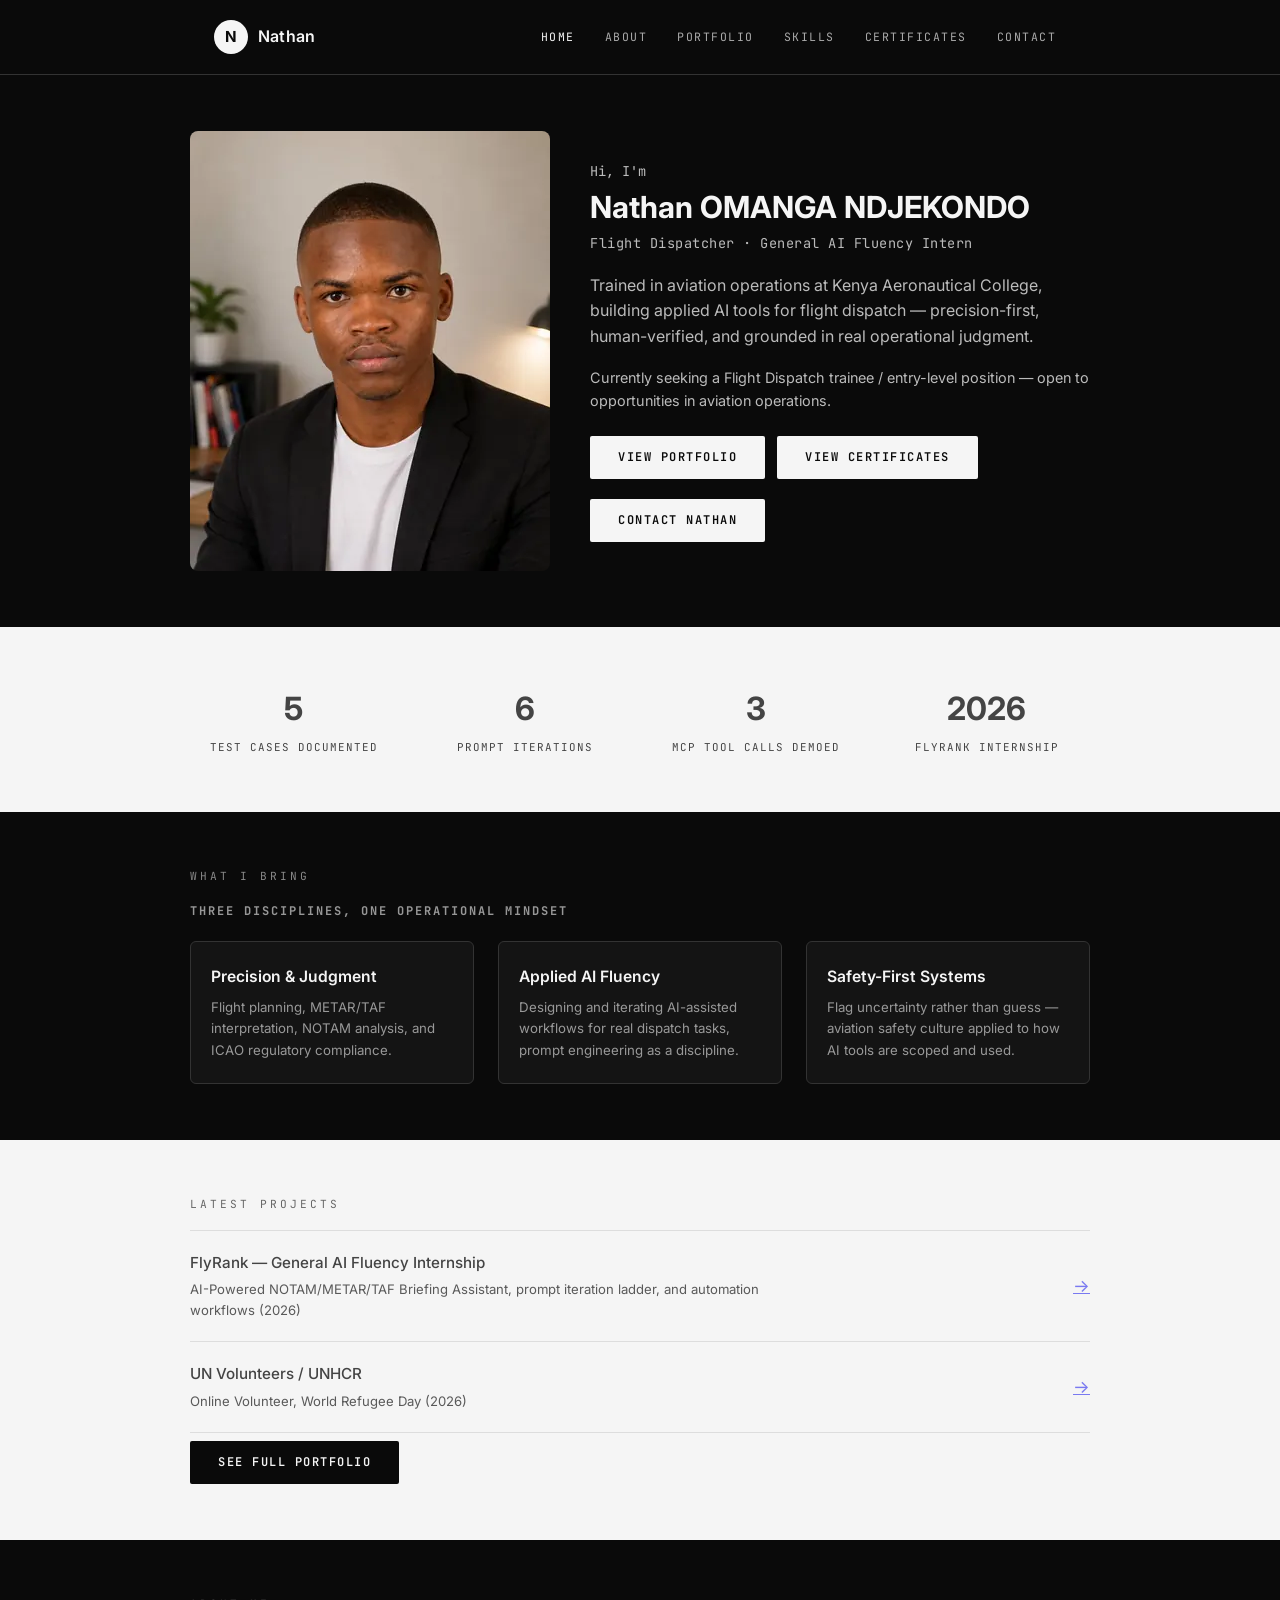
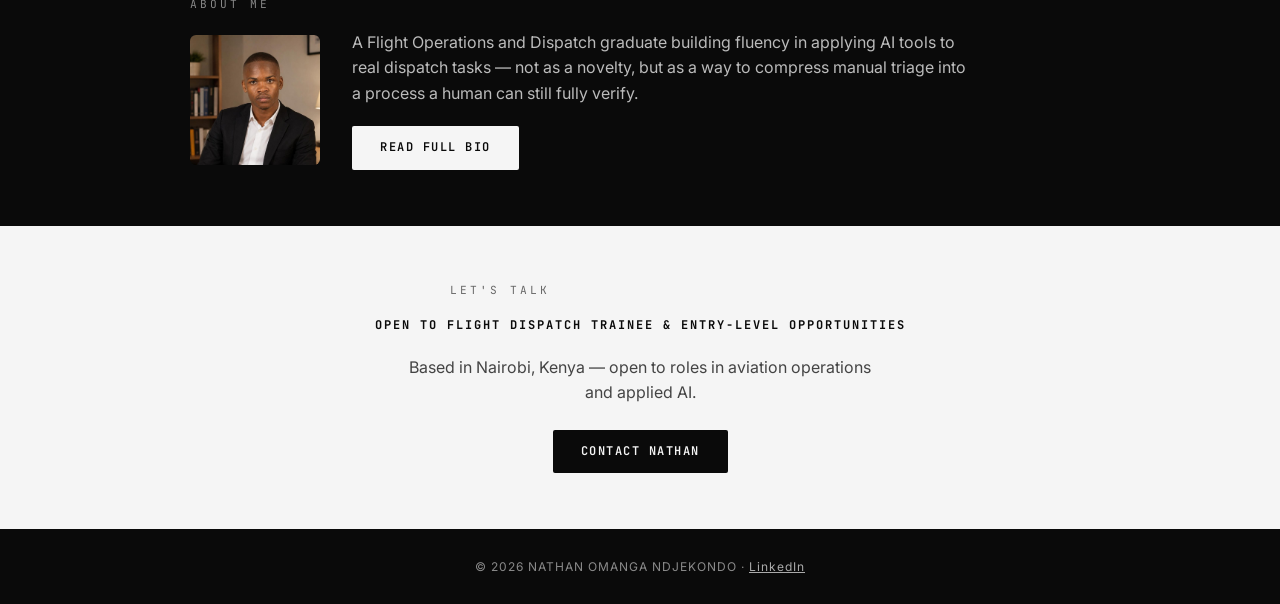
==== commit e308cc38: "Add files via upload" ====
--- a/index.html
+++ b/index.html
@@ -49,7 +49,10 @@
   <section class="section-dark">
     <div class="inner">
       <div class="hero-flex">
-        <img src="nathan-headshot.jpg" alt="Nathan Omanga Ndjekondo" width="360" height="440" fetchpriority="high" decoding="async">
+        <picture>
+          <source type="image/webp" srcset="nathan-headshot-360.webp 360w, nathan-headshot-720.webp 720w" sizes="(max-width: 640px) 260px, 360px">
+          <img src="nathan-headshot.jpg" alt="Nathan Omanga Ndjekondo" width="360" height="440" fetchpriority="high" decoding="async">
+        </picture>
         <div class="hero-flex-text">
           <p class="hero-greeting">Hi, I'm</p>
           <h1 class="hero-name">Nathan OMANGA NDJEKONDO</h1>
@@ -154,4 +157,14 @@
       <p class="eyebrow eyebrow-center">Let's Talk</p>
       <h2 class="cta-title">Open to Flight Dispatch trainee &amp; entry-level opportunities</h2>
       <p class="cta-sub">Based in Nairobi, Kenya — open to roles in aviation operations and applied AI.</p>
-      <a class="cta" href="contact.html">Co+      <a class="cta" href="contact.html">Contact Nathan</a>
+    </div>
+  </section>
+
+</main>
+<footer>&copy; 2026 NATHAN OMANGA NDJEKONDO &middot; <a href="https://www.linkedin.com/in/nathan-omanga/" target="_blank" rel="noopener">LinkedIn</a></footer>
+<script src="nav.js" defer></script>
+<script src="reveal.js" defer></script>
+<script src="main.js" defer></script>
+</body>
+</html>
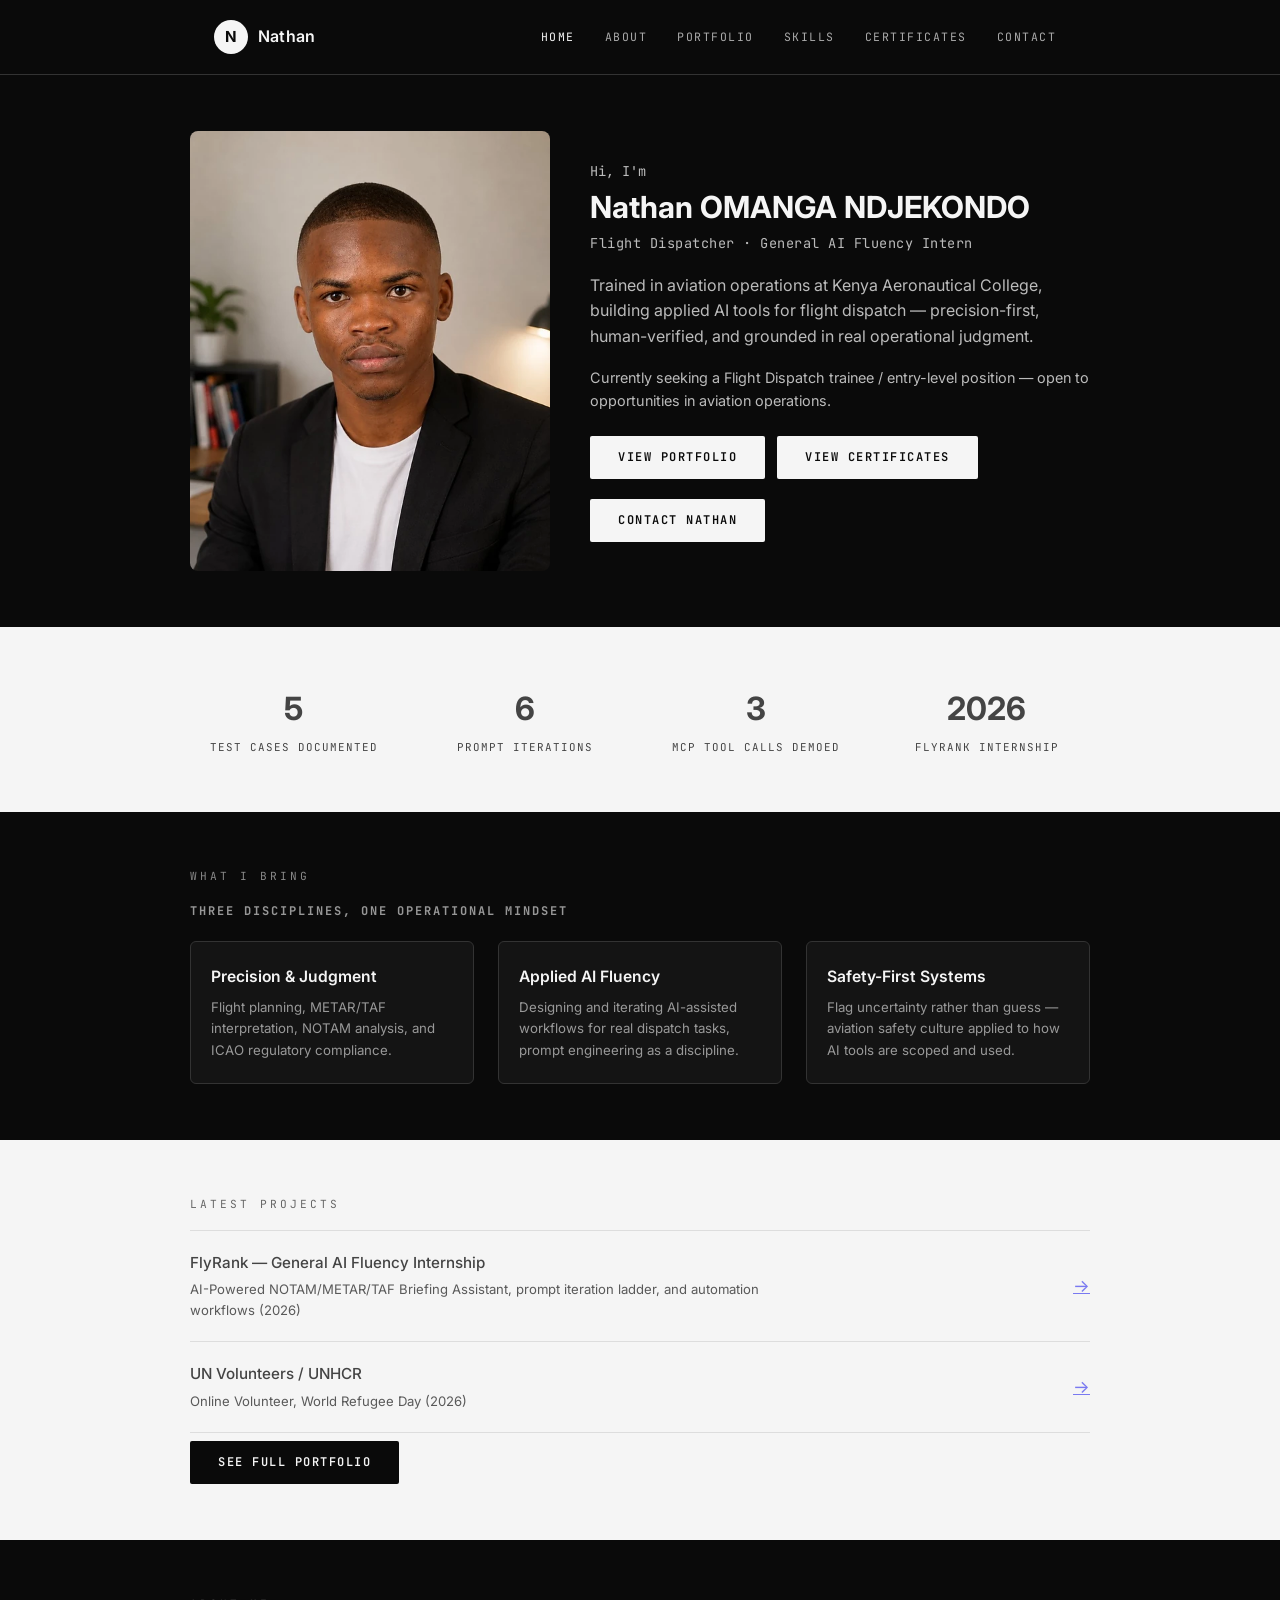
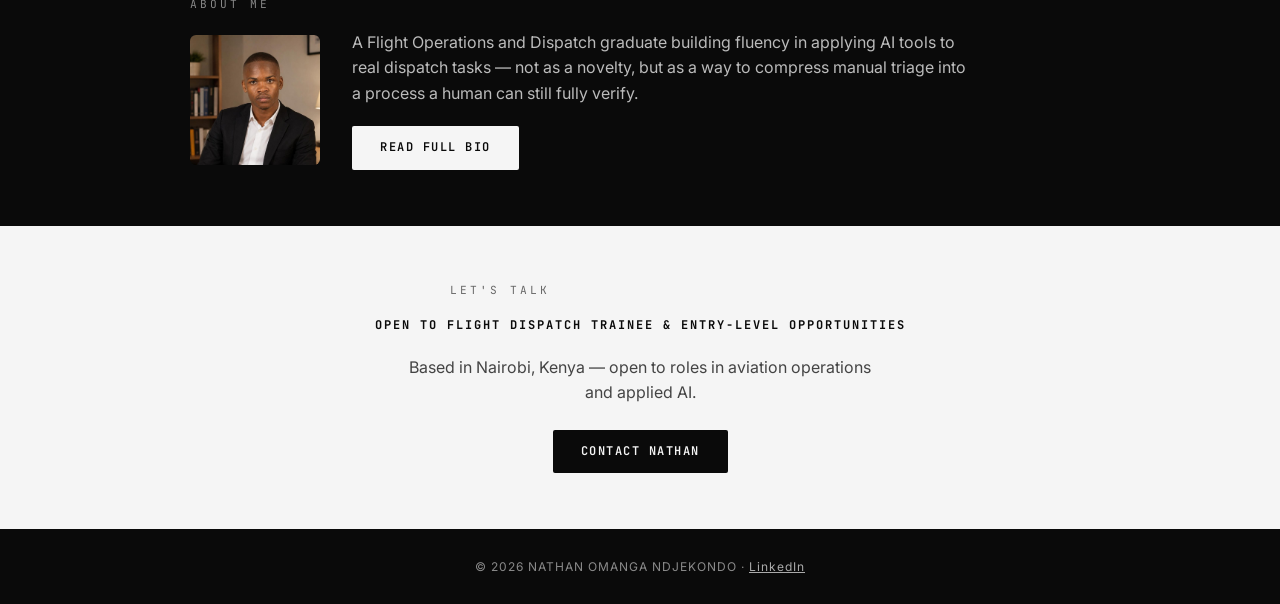
==== commit c8d67385: "Add files via upload" ====
--- a/index.html
+++ b/index.html
@@ -50,7 +50,7 @@
     <div class="inner">
       <div class="hero-flex">
         <picture>
-          <source type="image/webp" srcset="nathan-headshot-360.webp 360w, nathan-headshot-720.webp 720w" sizes="(max-width: 640px) 260px, 360px">
+          <source type="image/webp" srcset="nathan-headshot-540.webp 540w, nathan-headshot-800.webp 800w" sizes="(max-width: 640px) 260px, 360px">
           <img src="nathan-headshot.jpg" alt="Nathan Omanga Ndjekondo" width="360" height="440" fetchpriority="high" decoding="async">
         </picture>
         <div class="hero-flex-text">
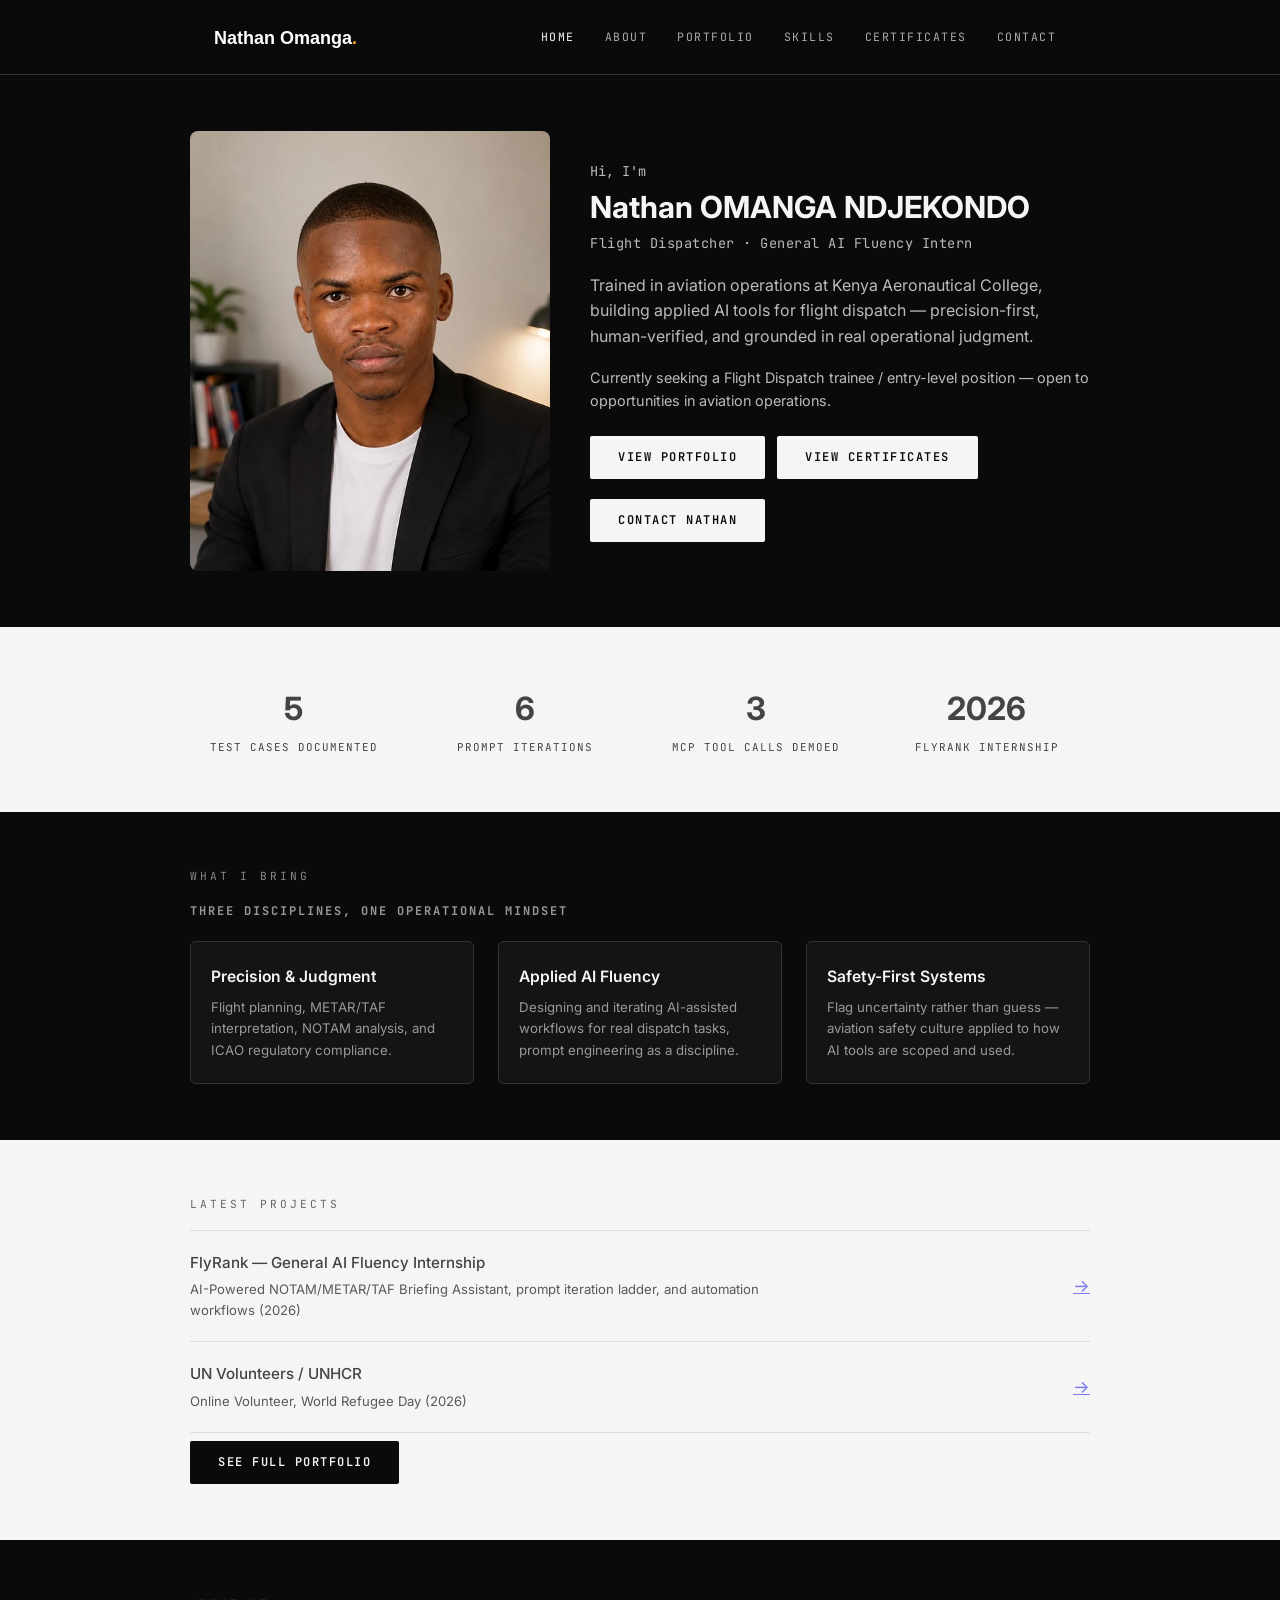
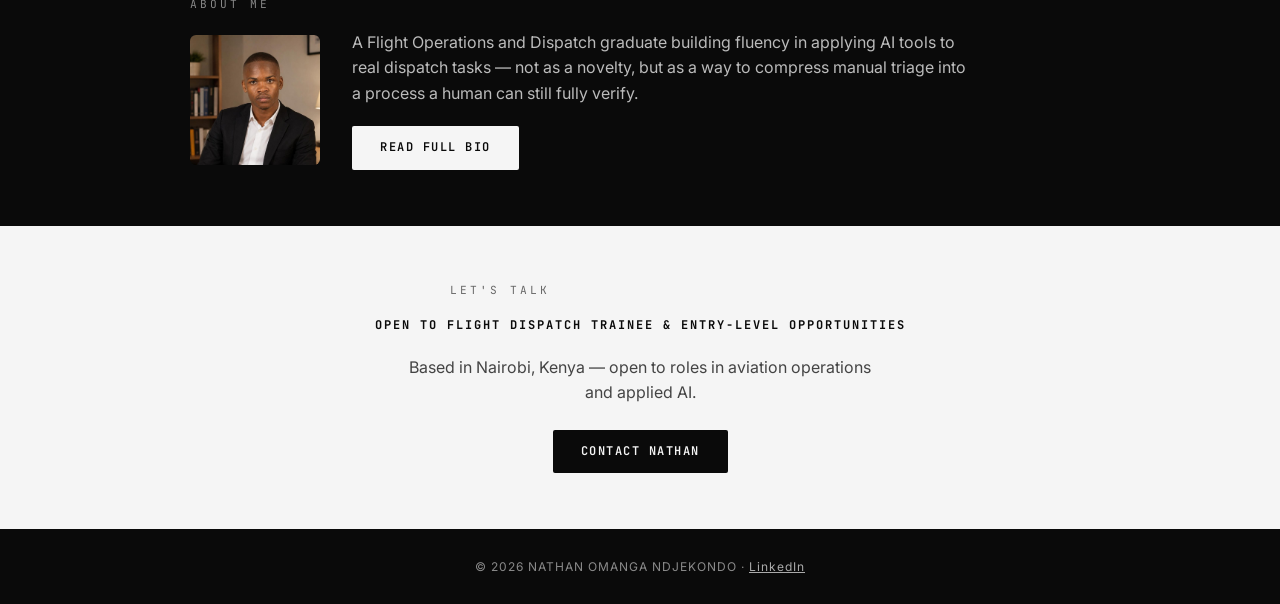
==== commit b434433b: "Add files via upload" ====
--- a/index.html
+++ b/index.html
@@ -21,15 +21,14 @@
 <noscript><link rel="stylesheet" href="https://fonts.googleapis.com/css2?family=JetBrains+Mono:wght@400;600&family=Inter:wght@400;500;600;700&display=swap"></noscript>
 <link rel="stylesheet" href="style.css">
 <link rel="stylesheet" href="home.css">
-<link rel="icon" href="favicon.ico" sizes="any">
-<link rel="icon" type="image/png" href="favicon-32.png" sizes="32x32">
-<link rel="icon" type="image/png" href="favicon-16.png" sizes="16x16">
+<link rel="icon" href="favicon.ico" sizes="32x32">
+<link rel="icon" type="image/svg+xml" href="favicon-n.svg">
 <link rel="apple-touch-icon" href="apple-touch-icon.png">
 </head>
 <body>
 <header>
   <div class="nav-wrap">
-    <a class="logo-wrap" href="index.html"><span class="logo-avatar">N</span><span class="logo-name">Nathan</span></a>
+    <a class="logo-wrap" href="index.html"><img src="logo-nathan-blanc.svg" alt="Nathan Omanga" height="30"></a>
     <button class="nav-toggle" id="navToggle" aria-label="Toggle menu" aria-expanded="false">
       <span></span><span></span><span></span>
     </button>
